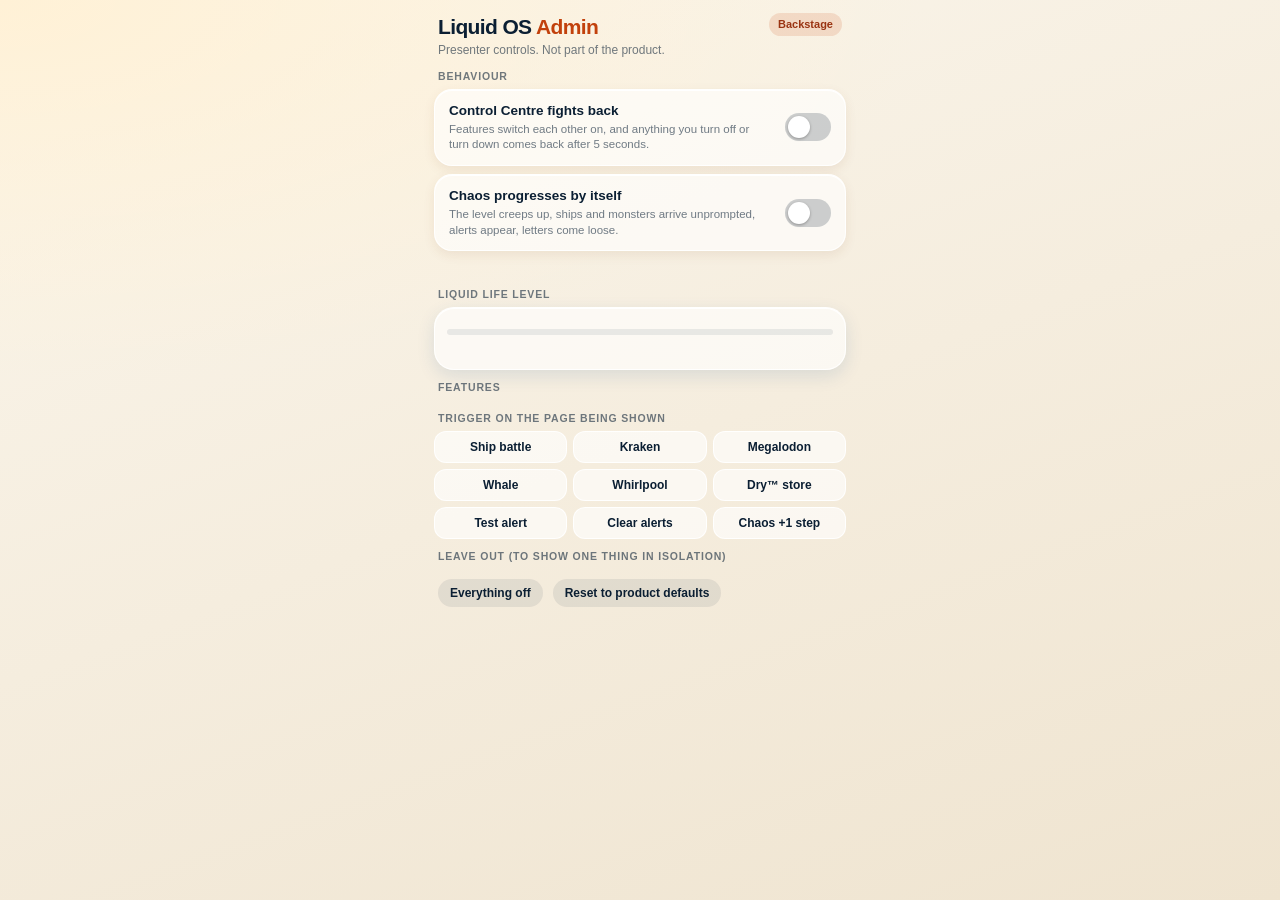
==== LiquidOS/admin/admin.html @ 15d28763 "Add glaring alerts, fight-back behaviour and an admin panel - Alerts: replace the quiet top-centre n" ====
<!doctype html>
<html lang="en">
<head>
  <meta charset="utf-8">
  <title>Liquid OS Admin</title>
  <link rel="stylesheet" href="../popup/popup.css">
  <link rel="stylesheet" href="admin.css">
</head>
<body class="admin">
  <header>
    <div>
      <h1>Liquid OS <span>Admin</span></h1>
      <p>Presenter controls. Not part of the product.</p>
    </div>
    <div class="badge warn">Backstage</div>
  </header>

  <div class="eyebrow pad">Behaviour</div>
  <section class="switches">
    <label class="switch-row">
      <span>
        <b>Control Centre fights back</b>
        <small>Features switch each other on, and anything you turn off or turn down comes back after 5 seconds.</small>
      </span>
      <input type="checkbox" id="fightBack">
    </label>
    <label class="switch-row">
      <span>
        <b>Chaos progresses by itself</b>
        <small>The level creeps up, ships and monsters arrive unprompted, alerts appear, letters come loose.</small>
      </span>
      <input type="checkbox" id="autoChaos">
    </label>
    <p class="note" id="modeNote"></p>
  </section>

  <div class="eyebrow pad">Liquid Life level</div>
  <section class="card slim">
    <div class="segments" id="stages" role="radiogroup" aria-label="Liquid Life level"></div>
    <div class="hint" id="stageHint"></div>
  </section>

  <div class="eyebrow pad">Features</div>
  <section class="tiles" id="tiles"></section>

  <div class="eyebrow pad">Trigger on the page being shown</div>
  <section class="actions" id="actions"></section>

  <div class="eyebrow pad">Leave out (to show one thing in isolation)</div>
  <section class="chips" id="mutes"></section>

  <footer>
    <button id="allOff">Everything off</button>
    <button id="reset">Reset to product defaults</button>
  </footer>

  <script src="admin.js"></script>
</body>
</html>
---- LiquidOS/popup/popup.css ----
:root {
  --ink: #0b1f33;
  --muted: rgba(11, 31, 51, .58);
  --glass: rgba(255, 255, 255, .62);
  --glass-strong: rgba(255, 255, 255, .86);
  --edge: rgba(255, 255, 255, .9);
  --blue: #0a84ff;
  --font: -apple-system, BlinkMacSystemFont, "SF Pro Text", "Segoe UI", Roboto, sans-serif;
}

* { box-sizing: border-box; }

body {
  margin: 0; width: 356px; padding: 13px 14px 10px;
  font: 500 13px/1.35 var(--font); color: var(--ink);
  background:
    radial-gradient(120% 70% at 0% 0%, #d9f1ff 0, transparent 60%),
    radial-gradient(120% 80% at 100% 100%, #b8d4ff 0, transparent 60%),
    linear-gradient(160deg, #eaf6ff, #c5dcf8);
}

header { display: flex; justify-content: space-between; align-items: flex-start; margin: 0 4px 9px; }
h1 { margin: 0; font-size: 21px; font-weight: 800; letter-spacing: -.03em; }
h1 span { color: var(--blue); }
header p { margin: 1px 0 0; color: var(--muted); font-size: 12px; }
.badge {
  font-size: 11px; font-weight: 600; padding: 4px 9px; border-radius: 999px;
  background: rgba(52, 199, 89, .16); color: #1c7c3a;
}

.eyebrow { font-size: 10.5px; font-weight: 700; letter-spacing: .08em; text-transform: uppercase; color: var(--muted); }
.eyebrow.pad { margin: 10px 4px 6px; }

.card {
  background: var(--glass); border: 1px solid var(--edge); border-radius: 20px; padding: 12px 14px;
  box-shadow: inset 0 1px 0 #fff, 0 6px 18px rgba(20, 70, 140, .12);
}
.row { display: flex; justify-content: space-between; align-items: flex-end; }
.title { font-size: 18px; font-weight: 700; letter-spacing: -.02em; margin-top: 1px; }
.state { font-size: 13px; font-weight: 700; color: var(--blue); }
.hint { margin-top: 8px; font-size: 11.5px; color: var(--muted); min-height: 16px; }

.segments {
  display: grid; grid-template-columns: repeat(6, 1fr); gap: 3px; margin-top: 11px; padding: 3px;
  background: rgba(11, 31, 51, .08); border-radius: 12px;
}
.segments button {
  all: unset; text-align: center; padding: 7px 0; border-radius: 9px; cursor: pointer;
  font: 700 12px var(--font); color: var(--muted);
}
.segments button:hover { background: rgba(255, 255, 255, .5); }
.segments button.on { background: #fff; color: var(--blue); box-shadow: 0 1px 4px rgba(11, 31, 51, .18); }
.segments button:focus-visible, .tile:focus-visible, .actions button:focus-visible, footer button:focus-visible {
  outline: 2px solid var(--blue); outline-offset: 2px;
}

.tiles { display: grid; grid-template-columns: 1fr 1fr; gap: 8px; }
.tile {
  all: unset; box-sizing: border-box; cursor: pointer; display: flex; gap: 10px; align-items: center;
  padding: 8px 11px; border-radius: 18px; background: var(--glass); border: 1px solid var(--edge);
  box-shadow: inset 0 1px 0 #fff, 0 4px 12px rgba(20, 70, 140, .09);
  transition: background .15s, color .15s;
}
.tile:hover { background: var(--glass-strong); }
.tile .icon {
  flex: none; width: 34px; height: 34px; border-radius: 50%; display: grid; place-items: center;
  background: rgba(11, 31, 51, .1); color: var(--ink); transition: background .15s, color .15s;
}
.tile .icon svg { width: 18px; height: 18px; }
.tile .name { font-weight: 700; font-size: 12px; line-height: 1.2; white-space: nowrap; }
.tile .sub { font-size: 11px; color: var(--muted); margin-top: 1px; }
.tile.on { background: var(--glass-strong); }
.tile.on .icon { background: var(--blue); color: #fff; }
.tile.on .sub { color: var(--blue); font-weight: 600; }

.actions { display: grid; grid-template-columns: repeat(3, 1fr); gap: 6px; }
.actions button {
  all: unset; box-sizing: border-box; text-align: center; cursor: pointer; padding: 8px 4px; border-radius: 12px;
  background: var(--glass); border: 1px solid var(--edge); font: 600 12px var(--font);
}
.actions button:hover { background: var(--glass-strong); }
.actions button small { display: block; font-weight: 500; font-size: 10px; color: var(--muted); margin-top: 1px; }

footer { display: flex; align-items: center; gap: 10px; margin: 10px 4px 0; font-size: 11px; color: var(--muted); }
footer button {
  all: unset; cursor: pointer; padding: 7px 12px; border-radius: 999px; font: 600 12px var(--font);
  background: rgba(11, 31, 51, .08); color: var(--ink);
}
footer button:hover { background: rgba(11, 31, 51, .14); }

footer a { margin-left: auto; color: var(--muted); font-size: 11px; text-decoration: none; opacity: .7; }
footer a:hover { opacity: 1; text-decoration: underline; }
---- LiquidOS/admin/admin.css ----
/* Admin panel: the Control Centre's styles, plus switches and chips. Deliberately
   a different colour so nobody mistakes it for the product on stage. */
body.admin {
  width: auto; max-width: 440px; margin: 0 auto; min-height: 100vh;
  background:
    radial-gradient(120% 70% at 0% 0%, #fff1d6 0, transparent 60%),
    linear-gradient(160deg, #fbf6ec, #efe4d0);
}
body.admin h1 span { color: #c2410c; }
.badge.warn { background: rgba(194, 65, 12, .14); color: #9a3412; }

.switches { display: grid; gap: 8px; }
.switch-row {
  display: flex; align-items: center; justify-content: space-between; gap: 14px; cursor: pointer;
  padding: 12px 14px; border-radius: 18px; background: var(--glass); border: 1px solid var(--edge);
  box-shadow: inset 0 1px 0 #fff, 0 4px 12px rgba(120, 70, 20, .09);
}
.switch-row b { display: block; font-size: 13.5px; }
.switch-row small { display: block; margin-top: 2px; font-size: 11.5px; line-height: 1.35; color: var(--muted); }

/* an iOS-style switch built from a checkbox */
.switch-row input {
  appearance: none; flex: none; width: 46px; height: 28px; border-radius: 999px; margin: 0; cursor: pointer;
  background: rgba(11, 31, 51, .2); position: relative; transition: background .15s;
}
.switch-row input::after {
  content: ""; position: absolute; top: 3px; left: 3px; width: 22px; height: 22px; border-radius: 50%;
  background: #fff; box-shadow: 0 1px 3px rgba(0, 0, 0, .3); transition: transform .15s;
}
.switch-row input:checked { background: #ea580c; }
.switch-row input:checked::after { transform: translateX(18px); }
.switch-row input:focus-visible { outline: 2px solid var(--blue); outline-offset: 2px; }

.note { margin: 2px 4px 0; font-size: 11.5px; color: var(--muted); min-height: 16px; }
.card.slim { padding: 10px 12px; }

.chips { display: flex; flex-wrap: wrap; gap: 6px; }
.chips button {
  all: unset; cursor: pointer; padding: 6px 11px; border-radius: 999px; font: 600 12px var(--font);
  background: var(--glass); border: 1px solid var(--edge);
}
.chips button.off { background: rgba(11, 31, 51, .78); color: #fff; border-color: transparent; text-decoration: line-through; }
.chips button:focus-visible { outline: 2px solid var(--blue); outline-offset: 2px; }

body.admin footer { flex-wrap: wrap; padding-bottom: 14px; }
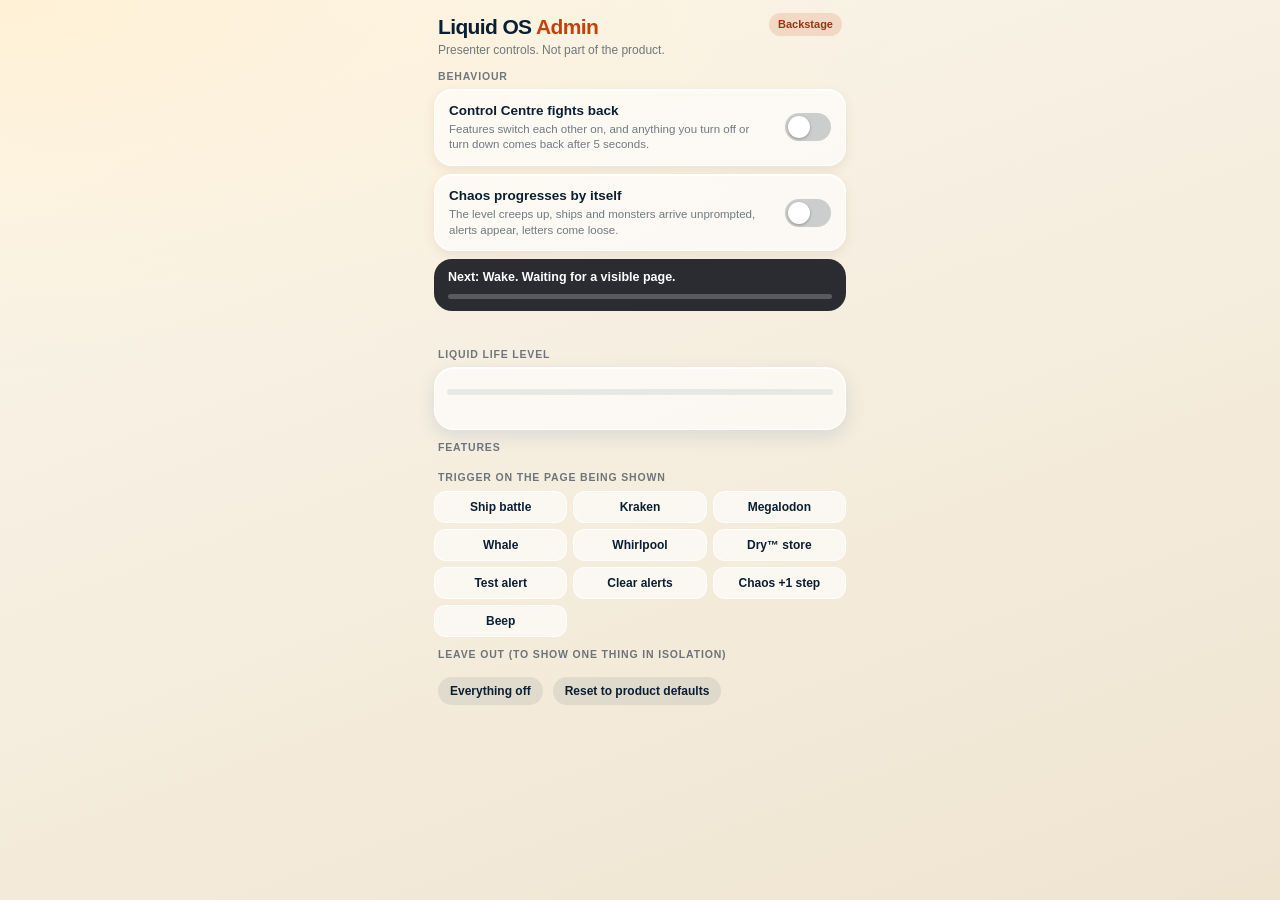
==== commit 81ef1317: "Add Zen Mode, mid-page alerts and a visible chaos countdown - Zen Mode (src/features/zen.js): port t" ====
--- a/LiquidOS/admin/admin.html
+++ b/LiquidOS/admin/admin.html
@@ -31,6 +31,10 @@
       </span>
       <input type="checkbox" id="autoChaos">
     </label>
+    <div class="chaos" id="chaosBox">
+      <div class="chaos-line"><span id="chaosText"></span><span id="chaosSpeed" class="chips tight"></span></div>
+      <div class="chaos-track"><div id="chaosBar"></div></div>
+    </div>
     <p class="note" id="modeNote"></p>
   </section>
 
--- a/LiquidOS/admin/admin.css
+++ b/LiquidOS/admin/admin.css
@@ -31,6 +31,14 @@
 .switch-row input:checked::after { transform: translateX(18px); }
 .switch-row input:focus-visible { outline: 2px solid var(--blue); outline-offset: 2px; }
 
+.chaos { padding: 10px 14px 12px; border-radius: 18px; background: rgba(22, 24, 30, .9); color: #fff; }
+.chaos-line { display: flex; align-items: center; justify-content: space-between; gap: 10px; font-size: 12.5px; font-weight: 600; }
+.chaos-track { height: 5px; border-radius: 3px; background: rgba(255, 255, 255, .22); margin-top: 8px; overflow: hidden; }
+#chaosBar { height: 100%; width: 0; background: #ea580c; border-radius: 3px; }
+.chips.tight { gap: 4px; flex-wrap: nowrap; }
+.chips.tight button { padding: 3px 8px; font-size: 11px; background: rgba(255, 255, 255, .14); border-color: transparent; color: #fff; }
+.chips.tight button.on { background: #ea580c; }
+
 .note { margin: 2px 4px 0; font-size: 11.5px; color: var(--muted); min-height: 16px; }
 .card.slim { padding: 10px 12px; }
 
